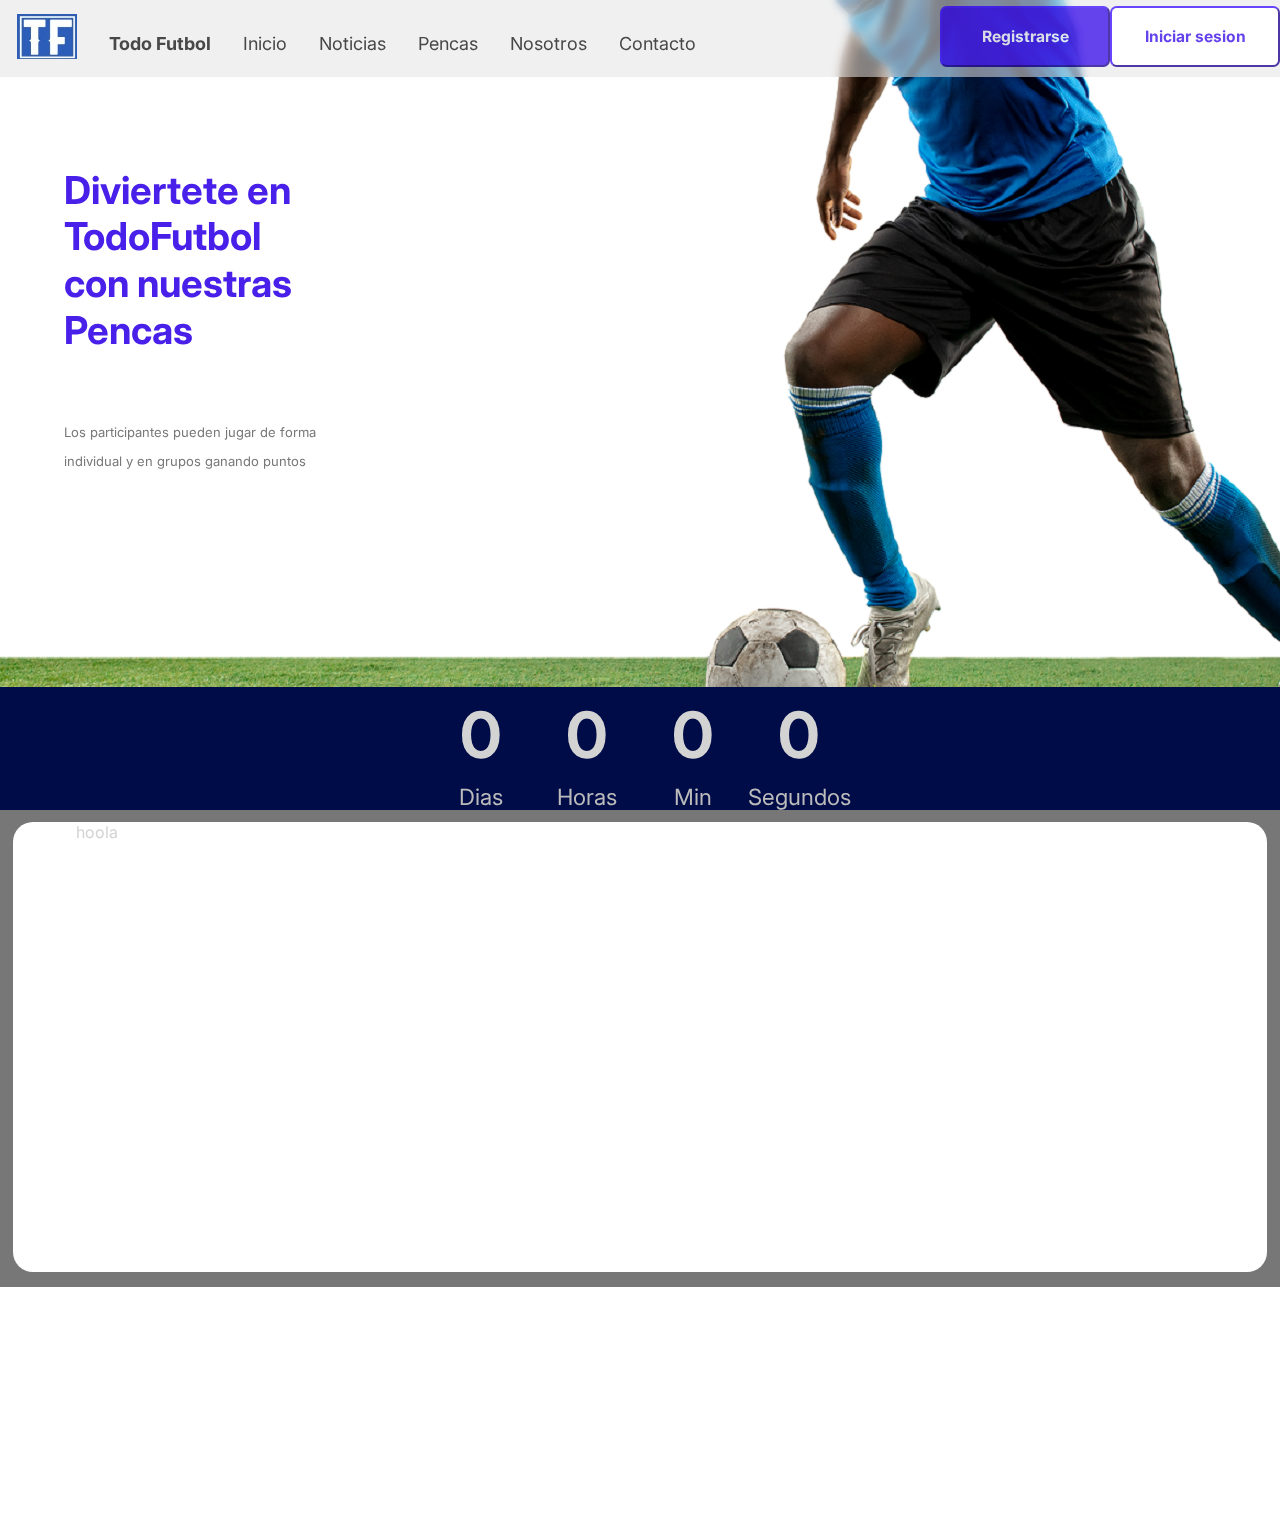
==== index.html @ 961bb4a6 "zs" ====
<!DOCTYPE html>
<html lang="en">

<head>
  <meta charset="UTF-8">
  <script src="https://apis.google.com/js/platform.js" async defer></script>
  <link rel="stylesheet" href="css/style.css">
  <link rel="stylesheet" href="css/contador.css">
  <link rel="stylesheet" media="(max-width: 800px)" href="style.css" />
  <link rel="preconnect" href="https://fonts.googleapis.com">
  <link rel="preconnect" href="https://fonts.gstatic.com" crossorigin>
  <link href="https://fonts.googleapis.com/css2?family=Ubuntu:wght@700&display=swap" rel="stylesheet">
  <link href="https://unpkg.com/aos@2.3.1/dist/aos.css" rel="stylesheet">
  <script>source = "js/functions"</script>
  <link rel="stylesheet" href="js/contador.js">
  <link rel="stylesheet" href="js/verificacionpassw.js">
  <link rel="preconnect" href="https://fonts.googleapis.com">
  <link rel="preconnect" href="https://fonts.gstatic.com" crossorigin>
  <link href="https://fonts.googleapis.com/css2?family=Inter&display=swap" rel="stylesheet">


</head>
<div class="fondo">

  <body>


    <div class="topnav" id="myTopnav">

      <li>
        <a class="logo"> <img src="img/logo_size_invert.jpg" width="60px" height="45px"></a>
        <a class="Todo_Futbol" href="#Todo Futbol"><strong>Todo Futbol</strong></a>
        <a class="Inicio" href="index.html" class="active">Inicio</a>
        <a class="Noticias" href="#Noticias">Noticias</a>
        <a class="Pencas" href="#Pencas">Pencas</a>
        <a class="Nosotros" href="#Nosotros">Nosotros</a>
        <a class="Contacto" href="contactus.html">Contacto</a>

        <button id="Iniciar_sesion" onclick="location.href='iniciarsesion.html'">
          <h3>Iniciar sesion</h3>
        </button>
        <button id="myBtn">
          <h3>Registrarse</h3>
        </button>

      </li>

    </div>

    </header>

    <div class="texto1">
      <h1> Diviertete en</h1>
      <h1> TodoFutbol</h1>
      <h1>con nuestras</h1>
      <h1>Pencas</h1>
    </div>
    <br>
    <div class="texto2">
      <p>Los participantes pueden jugar de forma</p>
      <p>individual y en grupos ganando puntos </p>
    </div>


    <div class="div2"></div>







    <!-- The Modal -->
    <div id="myModal" class="modal">

      <!-- Modal content -->
      <div class="modal-content">
        <span class="close">&times;</span>

        <div class="signupFrm">
          <form action="usuarioreg.html" class="form" onsubmit="verificarPasswords(); return false">
            <h1 class="title">Crea tu cuenta</h1>

            <div class="inputContainer">
              <input type="email" class="input" placeholder="Email" required>
            </div>
            <br>
            <div class="inputContainer">
              <input type="text" class="input" placeholder="Nombre de Usuario" required>
            </div>
            <br>
            <div class="inputContainer">
              <label for="pass1"></label>
              <input type="password" class="input" name="pass1" id="pass1" placeholder="Contraseña" required>
            </div>
            <br>
            <div class="inputContainer">
              <label for="pass2"></label>
              <input type="password" class="input" name="pass2" id="pass2" placeholder="Confirmar Contraseña">
            </div>
            <br>
            <div class="Google">
              <script src="https://apis.google.com/js/platform.js" async defer></script>
              <meta name="google-signin-client_id" content="291443347597-l5vm3fmm0244lcv7c0m1i6uh8q7vs7nu.apps.googleusercontent.com.">
              <html>

              <head>
                <meta name="google-signin-client_id" content="291443347597-l5vm3fmm0244lcv7c0m1i6uh8q7vs7nu.apps.googleusercontent.com  ">
              </head>

              <body>
                <div id="my-signin2"></div>
                <script>
                  function onSuccess(googleUser) {
                    console.log('Logged in as: ' + googleUser.getBasicProfile().getName());
                  }
                  function onFailure(error) {
                    console.log(error);
                  }
                  function renderButton() {
                    gapi.signin2.render('my-signin2', {
                      'scope': 'profile email',
                      'width': 240,
                      'height': 50,
                      'longtitle': true,
                      'theme': 'dark',
                      'onsuccess': onSuccess,
                      'onfailure': onFailure
                    });
                  }
                </script>

                <script src="https://apis.google.com/js/platform.js?onload=renderButton" async defer></script>
              </body>

              </html>
            </div>
            <br>
            <input type="submit" class="EnviartBtn" value="Registrarse">


          </form>

        </div>

        <a href="iniciarsesion.html">
          <p class="yacuenta">Ya tiene una cuenta?</p>
        </a>


      </div>

    </div>

    <script>

      var modal = document.getElementById("myModal");
      var btn = document.getElementById("myBtn");
      var span = document.getElementsByClassName("close")[0];


      btn.onclick = function () {
        modal.style.display = "block";
      }

      span.onclick = function () {
        modal.style.display = "none";
      }

      window.onclick = function (event) {
        if (event.target == modal) {
          modal.style.display = "none";
        }
      }


    </script>


  </body>


  <div class="elemento2">


    <div class="contenedor">
      <div class="contador days -c">
        <p class="texto" id="dias">0</p>
        <span>Dias</span>
      </div>
      <div class="contador hours -c">
        <p class="texto" id="horas">0</p>
        <span>Horas</span>
      </div>
      <div class="contador mins -c">
        <p class="texto" id="min">0</p>
        <span>Min</span>
      </div>
      <div class="contador seconds-c">
        <p class="texto" id="segundos">0</p>
        <span>Segundos</span>
      </div>
    </div>


    <div class="notdesdiv">
      <div class="noticiadestacada">
        hoola

      </div>
    </div>





  </div>

</div>


<div class="elemento3">
</div>


<div class="footerdiv">

  <div>
    <img src="img/logo_size_invert.jpg">
  </div>

  <div>
    <strong>Todo Futbol</strong>
  </div>


</div>


</html>
---- css/style.css ----
body {
  background-color: rgb(255, 255, 255);
  overflow-x: hidden;
  background-position: center;
  background-size: cover;
  background-repeat: no-repeat;
}

.footerdiv{
  align-items: center;
  background-color: #262626;
  bottom: 0;
  color: #666666;
  display: flex;
  font-size: 5em;
  height: 300px;
  justify-content: center;
  position: fixed;
  text-transform: uppercase;
  width: 100%;
  z-index: -2;
  
}


.fondo {
  background-image: url("../img/imagen\ jugador\ azul.png");
  z-index: -2;
  background-attachment: fixed;
 
}

.div2 {
  padding-top: 6%;
}

.elemento2 {

  margin-top: 10%;
  width: 100%;
  height: 600px;
  background-color: rgb(119, 119, 119);


}
.elemento3 {

  margin-top: 12%;
  width: 100%;
  height: 100px;
  background-color: rgb(156, 0, 0);
  opacity: 0%;

}

.noticiadestacada{
  margin-top: 1%;
  width: 99%;
  height: 450px;
  background-color: rgb(255, 255, 255);
  border-radius: 20px;
  z-index: 1;
  padding-left: 5%;
}

.notdesdiv{
  padding-left: 1%;

}

.texto1 {
  color: #4820E9;
  font-family: 'Inter', sans-serif;
  display: inline-block;
  margin-left: 5%;
  padding-top: 6%;
  font-size: larger;
  width: 105%;
  font: 'Poppins', sans-serif;
}

.texto1 h1 {
  line-height: 55%;
}


.texto2 {
  color: #787878;
  font-family: 'Inter', sans-serif;
  display: inline-block;
  margin-top: -20px;
  margin-left: 5%;
  top: 0;
  padding-top: 5%;
  font-size: small;
  width: 105%;
  font: 'Poppins', sans-serif;
}

nav {
  font-size: larger;
  font-family: 'Inter', sans-serif;
  display: inline-block;
  margin-top: -20px;
  margin-left: 0px;
  padding-top: 0;
  overflow: hidden;
  position: sticky;
  top: 0px;
  width: 105%;
  font: 'Poppins', sans-serif;
  z-index: +2;

}


nav ul {
  font-family: 'Inter', sans-serif;
  padding: 0.5;
  height: 80%;
  background-color: #f4f3f1;
  text-align: center;
  color: white;
  font: 'Poppins', sans-serif;
}

ul {
  display: flex;
}



li {
  list-style: none;
}

/*Problema, al recargar, baja el texto*/
.topnav {
  background-color: rgba(228, 228, 228, 0.656);
  opacity: 85%;
  overflow: hidden;
  position: sticky;
  top: 0px;
  backdrop-filter: blur(4px);
}

/* Style the links inside the navigation bar */
.topnav a {
  float: left;
  display: block;
  color: #272727;
  text-align: center;
  padding: 14px 16px;
  text-decoration: none;
  font-size: large;
}

/* Change the color of links on hover */
.topnav a:hover {
  color: rgb(0, 8, 255);
}

.topnav a.active {
  color: darkblue;
}

.topnav .icon {
  display: none;
}



.logo {
  margin-left: 0.1%;
}

.Todo_Futbol {
  text-decoration: none;
  color: rgb(26, 26, 26);
  font-family: 'Inter', sans-serif;
  padding-left: 40%;
  margin-top: 19px;
  font-size: larger;

}

.Inicio {
  text-decoration: none;
  color: rgb(40, 40, 40);
  font-family: 'Inter', sans-serif;
  padding-left: 40%;
  margin-top: 19px;
  float: center;
}

.Noticias {
  text-decoration: none;
  color: rgb(40, 40, 40);
  font-family: 'Inter', sans-serif;
  padding-left: 40%;
  margin-top: 19px;
  float: center;
}

.Pencas {
  text-decoration: none;
  color: rgb(40, 40, 40);
  font-family: 'Inter', sans-serif;
  padding-left: 40%;
  margin-top: 19px;
  float: center;
}

.Nosotros {
  text-decoration: none;
  color: rgb(40, 40, 40);
  font-family: 'Inter', sans-serif;
  padding-left: 40%;
  margin-top: 19px;
  float: center;
}

.Contacto {
  text-decoration: none;
  color: rgb(40, 40, 40);
  font-family: 'Inter', sans-serif;
  text-align: center;
  margin-top: 19px;
  float: center;
}





#Iniciar_sesion {
  border-radius: 6.67px;
  color: #4820E9;
  font-family: 'Inter', sans-serif;
  text-align: center;
  margin-top: 0.5%;
  background-color: rgb(255, 255, 255);
  border-color: #4820E9;
  width: 170px;
  height: 60.13px;
  float: right;
  cursor: pointer;
  position: relative;
  overflow: hidden;
  transition: all .4s;
}

#Iniciar_sesion:hover {
  box-shadow: 2px 2px 5px rgb(0, 0, 0);
}

#myBtn {
  border-radius: 6.67px;
  color: #ffffff;
  font-family: 'Inter', sans-serif;
  text-align: center;
  margin-top: 0.5%;
  background-color: #4820E9;
  border-color: #4820E9;
  width: 170px;
  height: 60.13px;
  float: right;
  cursor: pointer;
  position: relative;
  overflow: hidden;
  transition: all .4s;
}

#myBtn:hover {
  box-shadow: 2px 2px 5px rgb(0, 0, 0);
}







@media (max-width: 600px) {
  .facet_sidebar {
    display: none;

  }

  .body {
    background-image: url("../img/i1911111262.jpg");
  }

}














/* The Modal (background) */
.modal {
  display: none;
  position: fixed;
  z-index: 1;
  padding-top: 100px;
  left: 0;
  top: 0;
  width: 100%;
  height: 100%;
  overflow: auto;
  background-color: rgb(0, 0, 0);
  background-color: rgba(24, 24, 24, 0.508);
}

/* Modal Content */
.modal-content {
  color: #4820E9;
  font-family: 'Inter', sans-serif;
  background-color: #fefefe;
  margin: auto;
  padding: 20px;
  border: 1px solid #888;
  width: 30%;
  border-radius: 20px;
  animation-duration: 1s;
  animation-name: animate-fade;
  animation-delay: 0s;
  animation-fill-mode: backwards;
}

@keyframes animate-fade {
  0% {
    opacity: 0;
  }

  100% {
    opacity: 1;
  }
}

.form {
  width: 60%;
}

.signupFrm {
  display: flex;
  justify-content: center;
  align-items: center;
  font-family: 'Inter', sans-serif;
}

::placeholder {
  color: #4820E9;
  font-family: 'Inter', sans-serif;
}

.input {
  width: 110%;
}

.input {
  border-radius: 5px;
  size: 20%;
  height: 30px;
}

.GoogletBtn {
  border-radius: 15px;
  color: #000000;
  font-family: 'Inter', sans-serif;
  font-size: medium;
  text-align: center;
  background-color: #efefef;
  border-color: #efefef00;
  cursor: pointer;
}

.EnviartBtn {
  border-radius: 8.67px;
  color: #ffffff;
  font-family: 'Inter', sans-serif;
  font-size: large;
  text-align: center;
  margin-top: 0.5%;
  background-color: #4820E9;
  border-color: #4820E9;
  cursor: pointer;
  position: relative;
  overflow: hidden;
  transition: all .3s;
  display: block;
  margin-left: 90%;
  float: right;
}

.EnviartBtn:hover {
  box-shadow: 2px 2px 5px rgb(0, 0, 0);
}

.yacuenta {
  text-align: center;
  list-style: none;
  text-decoration: none;
}

/* The Close Button */
.close {
  color: #4820E9;
  float: right;
  font-size: 28px;
  font-weight: bold;
}

.close:hover,
.close:focus {
  color: #000;
  text-decoration: none;
  cursor: pointer;
}
 
.ocultar {
    display: none;
}
 
.mostrar {
    display: block;
}
---- css/contador.css ----
*{
    box-sizing: border-box;
}

body {
    color: #d3d3d3;
    font-family: 'Inter', sans-serif;
    background-size: cover;
    align-items: center;
    min-height: 100vh;
    margin: 0;
}

.h1 {
    font-weight: normal;
    font-size: 4rem;
    margin-top: 5rem;
}

.contenedor {
    background-color: #000c47;
    padding-left: 0%;
    display: flex;
    justify-content: center;
}

.texto {
    font-weight: bold;
    font-size: 4rem;
    line-height: 1;
    margin: 1rem 2rem;
}

.contador {
    text-align: center;
}

.contador span {
    font-size: 1.4rem;
    color: #bbbbbb;
}
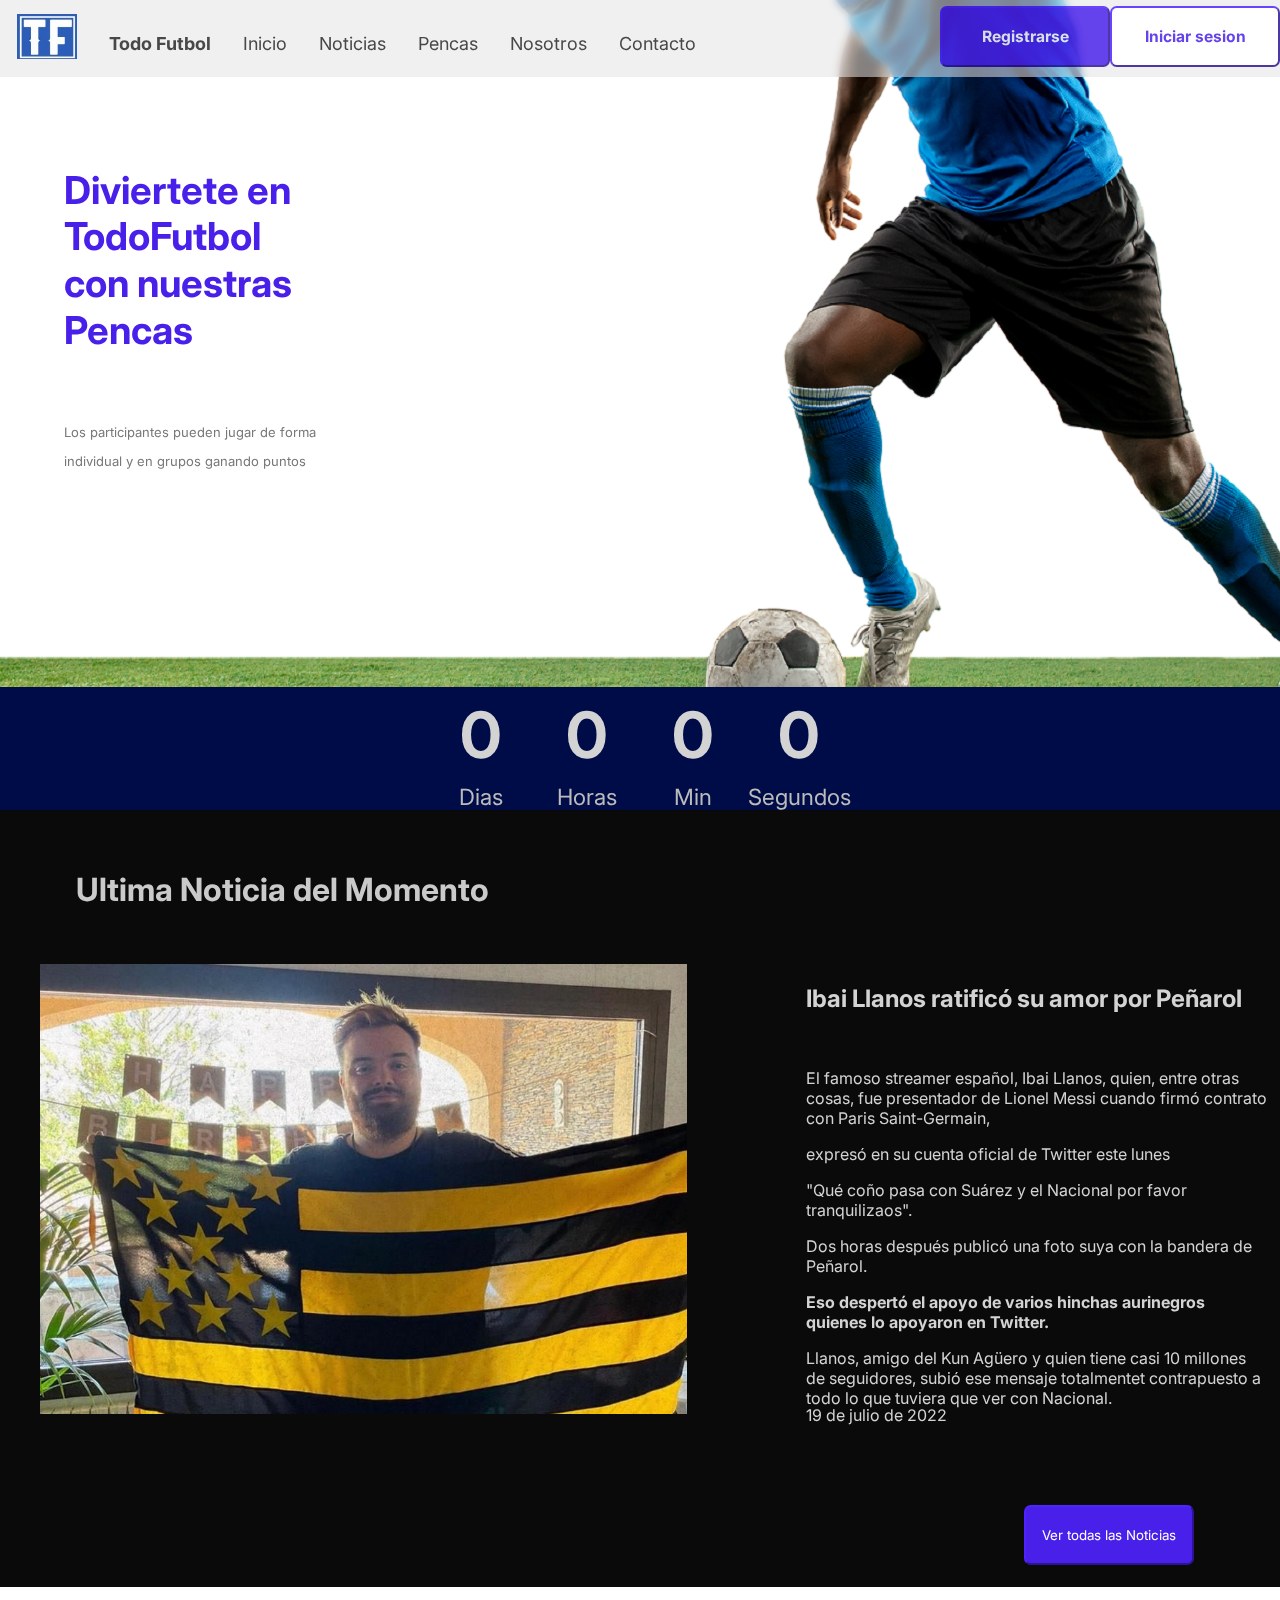
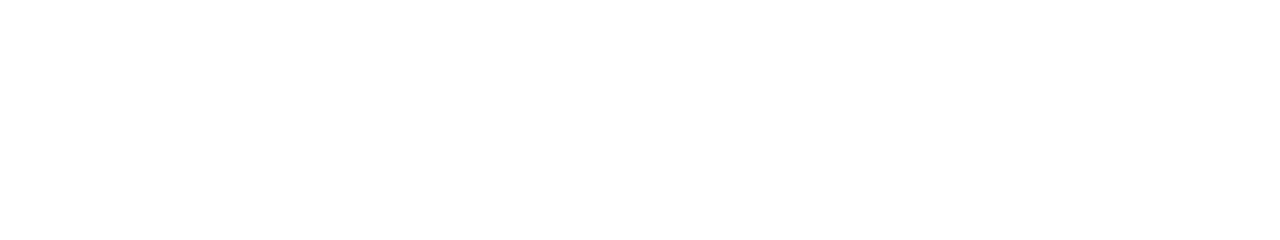
==== commit 73da5c29: "." ====
--- a/index.html
+++ b/index.html
@@ -31,7 +31,7 @@
         <a class="logo"> <img src="img/logo_size_invert.jpg" width="60px" height="45px"></a>
         <a class="Todo_Futbol" href="#Todo Futbol"><strong>Todo Futbol</strong></a>
         <a class="Inicio" href="index.html" class="active">Inicio</a>
-        <a class="Noticias" href="#Noticias">Noticias</a>
+        <a class="Noticias" href="noticias.html">Noticias</a>
         <a class="Pencas" href="#Pencas">Pencas</a>
         <a class="Nosotros" href="#Nosotros">Nosotros</a>
         <a class="Contacto" href="contactus.html">Contacto</a>
@@ -78,15 +78,15 @@
         <span class="close">&times;</span>
 
         <div class="signupFrm">
-          <form action="usuarioreg.html" class="form" onsubmit="verificarPasswords(); return false">
+          <form action="php/register.php" method="post" class="form">
             <h1 class="title">Crea tu cuenta</h1>
 
             <div class="inputContainer">
-              <input type="email" class="input" placeholder="Email" required>
-            </div>
-            <br>
-            <div class="inputContainer">
-              <input type="text" class="input" placeholder="Nombre de Usuario" required>
+              <input type="email" class="input" name="email" placeholder="Email" required>
+            </div>
+            <br>
+            <div class="inputContainer">
+              <input type="text" class="input" name="nombre" placeholder="Nombre de Usuario" required>
             </div>
             <br>
             <div class="inputContainer">
@@ -101,11 +101,13 @@
             <br>
             <div class="Google">
               <script src="https://apis.google.com/js/platform.js" async defer></script>
-              <meta name="google-signin-client_id" content="291443347597-l5vm3fmm0244lcv7c0m1i6uh8q7vs7nu.apps.googleusercontent.com.">
+              <meta name="google-signin-client_id"
+                content="291443347597-l5vm3fmm0244lcv7c0m1i6uh8q7vs7nu.apps.googleusercontent.com.">
               <html>
 
               <head>
-                <meta name="google-signin-client_id" content="291443347597-l5vm3fmm0244lcv7c0m1i6uh8q7vs7nu.apps.googleusercontent.com  ">
+                <meta name="google-signin-client_id"
+                  content="291443347597-l5vm3fmm0244lcv7c0m1i6uh8q7vs7nu.apps.googleusercontent.com  ">
               </head>
 
               <body>
@@ -204,15 +206,49 @@
 
 
     <div class="notdesdiv">
+
+      <div class="masnoticias">
+        <h1 class="titulonot">Ultima Noticia del Momento</h1>
+      </div>
+
       <div class="noticiadestacada">
-        hoola
-
-      </div>
-    </div>
-
-
-
-
+
+
+        <div class="imgcontenedor"></div>
+
+        <div class="textocontenedor">
+
+          <div class="titulotexto">
+            <h2>Ibai Llanos ratificó su amor por Peñarol</h2>
+          </div>
+
+          <div class="textonoticia">
+
+         <p>El famoso streamer español, Ibai Llanos, quien, entre otras cosas, fue presentador de Lionel Messi cuando
+            firmó contrato con Paris Saint-Germain, </p>
+          <p>expresó en su cuenta oficial de Twitter este lunes </p>
+          <p>"Qué coño pasa con Suárez y el Nacional por favor tranquilizaos".</p>
+          <p>Dos horas después publicó una foto suya con la bandera de Peñarol. </p>
+          <strong>Eso despertó el apoyo de varios hinchas aurinegros quienes lo apoyaron en Twitter.</strong>
+          <p>Llanos, amigo del Kun Agüero y quien tiene casi 10 millones de seguidores, subió ese mensaje totalmentet 
+            contrapuesto a todo lo que tuviera que ver con Nacional.</p>
+        </div>
+
+
+          <div class="fechanoticia">19 de julio de 2022</div>
+
+
+
+        </div>
+
+
+      </div>
+
+    </div>
+
+    <div>
+      <button class="botonmasnoticias" onclick="location.href='noticias.html'">Ver todas las Noticias</button>
+    </div>
 
   </div>
 
--- a/css/style.css
+++ b/css/style.css
@@ -6,7 +6,7 @@
   background-repeat: no-repeat;
 }
 
-.footerdiv{
+.footerdiv {
   align-items: center;
   background-color: #262626;
   bottom: 0;
@@ -19,7 +19,7 @@
   text-transform: uppercase;
   width: 100%;
   z-index: -2;
-  
+
 }
 
 
@@ -27,7 +27,7 @@
   background-image: url("../img/imagen\ jugador\ azul.png");
   z-index: -2;
   background-attachment: fixed;
- 
+
 }
 
 .div2 {
@@ -38,11 +38,12 @@
 
   margin-top: 10%;
   width: 100%;
-  height: 600px;
-  background-color: rgb(119, 119, 119);
-
-
-}
+  height: 900px;
+  background-color: rgb(10, 10, 10);
+
+
+}
+
 .elemento3 {
 
   margin-top: 12%;
@@ -53,20 +54,91 @@
 
 }
 
-.noticiadestacada{
-  margin-top: 1%;
+
+.titulonot {
+  color: #cacaca;
+  font-family: 'Inter', sans-serif;
+  display: inline-block;
+  margin-left: 5%;
+  padding-top: 7%;
+  font-size: xx-large;
+  width: 105%;
+  font: 'Poppins', sans-serif;
+}
+
+.noticiadestacada {
+  margin-top: -2%;
   width: 99%;
-  height: 450px;
-  background-color: rgb(255, 255, 255);
-  border-radius: 20px;
+  height: 600px;
   z-index: 1;
   padding-left: 5%;
-}
-
-.notdesdiv{
+  display: flex;
+}
+
+.imgcontenedor {
+  background-image: url("../img/ibai.jpg");
+  background-size: cover;
+  width: 700px;
+  height: 450px;
+  margin-top: 5%;
+  margin-left: -3%;
+  background-color: #4820E9;
+
+}
+
+.textocontenedor {
+  width: 500px;
+  height: 450px;
+  margin-top: 5%;
+  margin-left: 10%;
+  
+}
+
+.titulotexto {
+  width: 100%;
+  height: 15%;
+  
+  font-family: 'Inter', sans-serif;
+}
+
+.textonoticia {
+  width: 100%;
+  height: 75%;
+  
+  font-family: 'Inter', sans-serif;
+}
+
+.fechanoticia {
+  width: 100%;
+  height: 10%;
+ 
+  font-family: 'Inter', sans-serif;
+}
+
+.masnoticias {
+  display: flex;
+}
+.botonmasnoticias{
+  border-radius: 6.67px;
+  color: #ffffff;
+  font-family: 'Inter', sans-serif;
+  text-align: center;
+  margin-left: 80%;
+  background-color: #4820E9;
+  border-color: #4820E9;
+  width: 170px;
+  height: 60.13px;
+}
+.notdesdiv {
   padding-left: 1%;
-
-}
+  margin-top: -50px;
+}
+
+
+
+
+
+
 
 .texto1 {
   color: #4820E9;
@@ -426,12 +498,11 @@
   text-decoration: none;
   cursor: pointer;
 }
- 
+
 .ocultar {
-    display: none;
-}
- 
+  display: none;
+}
+
 .mostrar {
-    display: block;
-}
-
+  display: block;
+}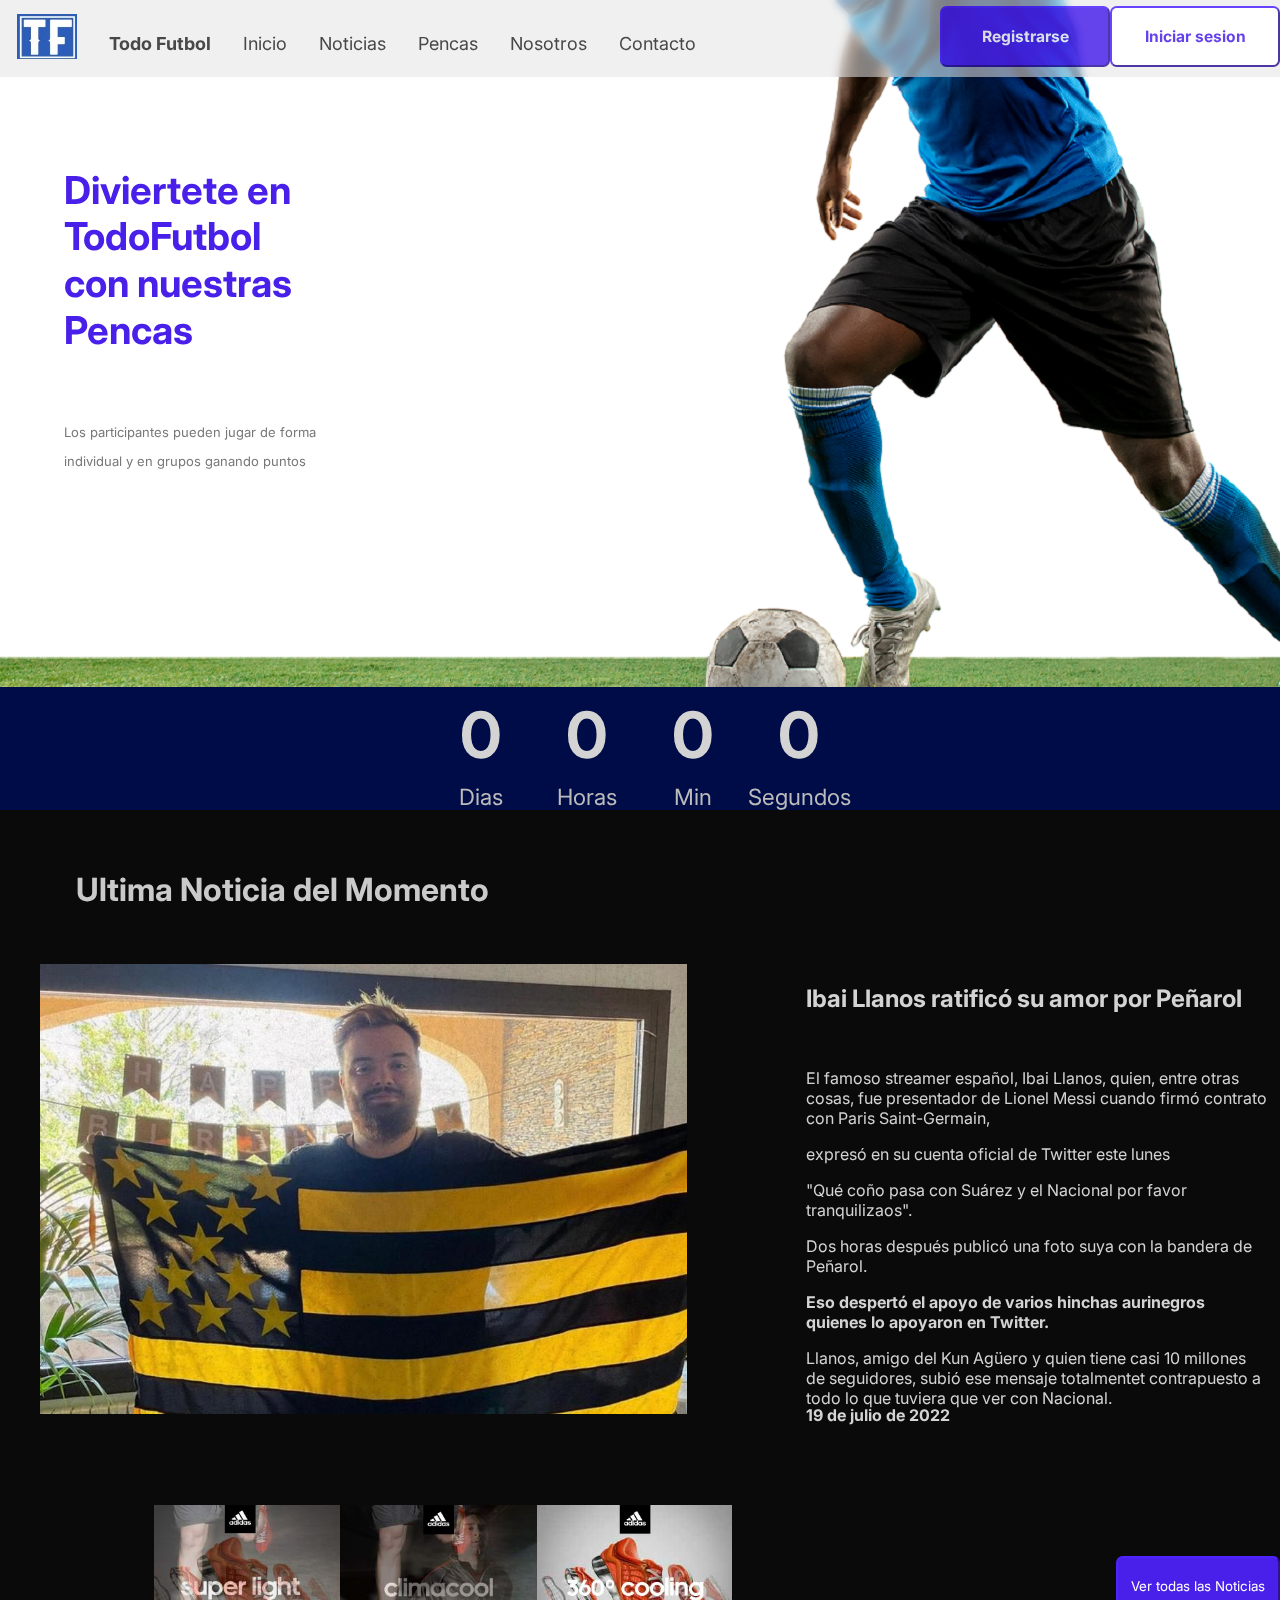
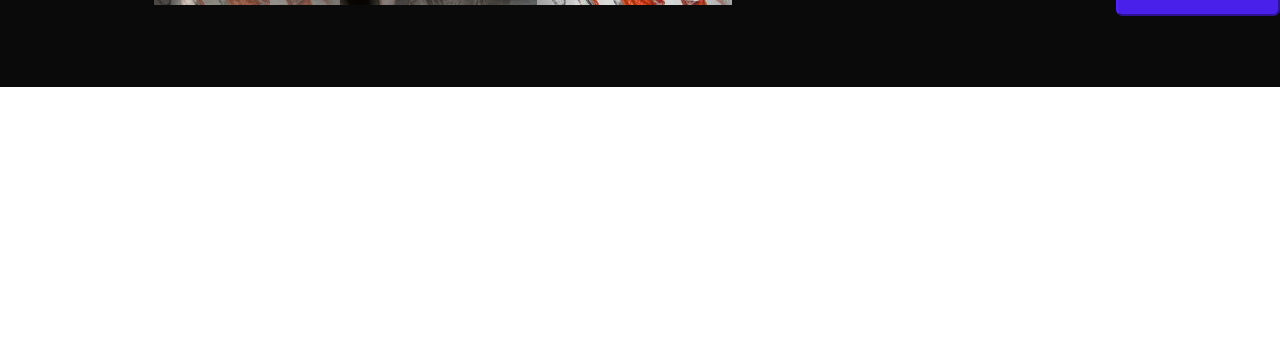
==== commit 4abd2337: "." ====
--- a/index.html
+++ b/index.html
@@ -4,7 +4,7 @@
 <head>
   <meta charset="UTF-8">
   <script src="https://apis.google.com/js/platform.js" async defer></script>
-  <link rel="stylesheet" href="css/style.css">
+  <link rel="stylesheet" href="css/index.css">
   <link rel="stylesheet" href="css/contador.css">
   <link rel="stylesheet" media="(max-width: 800px)" href="style.css" />
   <link rel="preconnect" href="https://fonts.googleapis.com">
@@ -211,9 +211,8 @@
         <h1 class="titulonot">Ultima Noticia del Momento</h1>
       </div>
 
+   
       <div class="noticiadestacada">
-
-
         <div class="imgcontenedor"></div>
 
         <div class="textocontenedor">
@@ -235,7 +234,7 @@
         </div>
 
 
-          <div class="fechanoticia">19 de julio de 2022</div>
+          <div class="fechanoticia"><strong>19 de julio de 2022</strong></div>
 
 
 
@@ -246,7 +245,8 @@
 
     </div>
 
-    <div>
+    <div class="botonybaner">
+      <div class="baner"></div>
       <button class="botonmasnoticias" onclick="location.href='noticias.html'">Ver todas las Noticias</button>
     </div>
 
--- a/css/index.css
+++ b/css/index.css
@@ -0,0 +1,508 @@
+body {
+  background-color: rgb(255, 255, 255);
+  overflow-x: hidden;
+  background-position: center;
+  background-size: cover;
+  background-repeat: no-repeat;
+}
+
+.footerdiv {
+  align-items: center;
+  background-color: #262626;
+  bottom: 0;
+  color: #666666;
+  display: flex;
+  font-size: 5em;
+  height: 300px;
+  justify-content: center;
+  position: fixed;
+  text-transform: uppercase;
+  width: 100%;
+  z-index: -2;
+
+}
+
+
+.fondo {
+  background-image: url("../img/imagen\ jugador\ azul.png");
+  z-index: -2;
+  background-attachment: fixed;
+
+}
+
+.div2 {
+  padding-top: 6%;
+}
+
+.elemento2 {
+
+  margin-top: 10%;
+  width: 100%;
+  height: 1000px;
+  background-color: rgb(10, 10, 10);
+
+
+}
+
+.elemento3 {
+
+  margin-top: 12%;
+  width: 100%;
+  height: 100px;
+  background-color: rgb(156, 0, 0);
+  opacity: 0%;
+
+}
+
+
+.titulonot {
+  color: #cacaca;
+  font-family: 'Inter', sans-serif;
+  display: inline-block;
+  margin-left: 5%;
+  padding-top: 7%;
+  font-size: xx-large;
+  width: 105%;
+  font: 'Poppins', sans-serif;
+}
+
+.noticiadestacada {
+  margin-top: -2%;
+  width: 99%;
+  height: 600px;
+  z-index: 1;
+  padding-left: 5%;
+  display: flex;
+}
+
+.imgcontenedor {
+  background-image: url("../img/ibai.jpg");
+  background-size: cover;
+  width: 700px;
+  height: 450px;
+  margin-top: 5%;
+  margin-left: -3%;
+  background-color: #4820E9;
+
+}
+
+.textocontenedor {
+  width: 500px;
+  height: 450px;
+  margin-top: 5%;
+  margin-left: 10%;
+  
+}
+
+.titulotexto {
+  width: 100%;
+  height: 15%;
+  
+  font-family: 'Inter', sans-serif;
+}
+
+.textonoticia {
+  width: 100%;
+  height: 75%;
+  
+  font-family: 'Inter', sans-serif;
+}
+
+.fechanoticia {
+  width: 100%;
+  height: 10%;
+ 
+  font-family: 'Inter', sans-serif;
+}
+
+.botonybaner{
+  display: flex;
+}
+.baner{
+  height: 100px;
+  width: 600px;
+  background-color: blueviolet;
+  margin-left: 12%;
+  background-image: url("../img/adidas\ banner.jpg");
+  background-size: cover;
+}
+.botonmasnoticias{
+  border-radius: 6.67px;
+  color: #ffffff;
+  font-family: 'Inter', sans-serif;
+  text-align: center;
+  margin-left: 30%;
+  margin-top: 4%;
+  background-color: #4820E9;
+  border-color: #4820E9;
+  width: 170px;
+  height: 60.13px;
+}
+
+.notdesdiv {
+  padding-left: 1%;
+  margin-top: -50px;
+}
+
+
+
+
+
+
+
+.texto1 {
+  color: #4820E9;
+  font-family: 'Inter', sans-serif;
+  display: inline-block;
+  margin-left: 5%;
+  padding-top: 6%;
+  font-size: larger;
+  width: 105%;
+  font: 'Poppins', sans-serif;
+}
+
+.texto1 h1 {
+  line-height: 55%;
+}
+
+
+.texto2 {
+  color: #787878;
+  font-family: 'Inter', sans-serif;
+  display: inline-block;
+  margin-top: -20px;
+  margin-left: 5%;
+  top: 0;
+  padding-top: 5%;
+  font-size: small;
+  width: 105%;
+  font: 'Poppins', sans-serif;
+}
+
+nav {
+  font-size: larger;
+  font-family: 'Inter', sans-serif;
+  display: inline-block;
+  margin-top: -20px;
+  margin-left: 0px;
+  padding-top: 0;
+  overflow: hidden;
+  position: sticky;
+  top: 0px;
+  width: 105%;
+  font: 'Poppins', sans-serif;
+  z-index: +2;
+
+}
+
+
+nav ul {
+  font-family: 'Inter', sans-serif;
+  padding: 0.5;
+  height: 80%;
+  background-color: #f4f3f1;
+  text-align: center;
+  color: white;
+  font: 'Poppins', sans-serif;
+}
+
+ul {
+  display: flex;
+}
+
+
+
+li {
+  list-style: none;
+}
+
+/*Problema, al recargar, baja el texto*/
+.topnav {
+  background-color: rgba(228, 228, 228, 0.656);
+  opacity: 85%;
+  overflow: hidden;
+  position: sticky;
+  top: 0px;
+  backdrop-filter: blur(4px);
+}
+
+/* Style the links inside the navigation bar */
+.topnav a {
+  float: left;
+  display: block;
+  color: #272727;
+  text-align: center;
+  padding: 14px 16px;
+  text-decoration: none;
+  font-size: large;
+}
+
+/* Change the color of links on hover */
+.topnav a:hover {
+  color: rgb(0, 8, 255);
+}
+
+.topnav a.active {
+  color: darkblue;
+}
+
+.topnav .icon {
+  display: none;
+}
+
+
+
+.logo {
+  margin-left: 0.1%;
+}
+
+.Todo_Futbol {
+  text-decoration: none;
+  color: rgb(26, 26, 26);
+  font-family: 'Inter', sans-serif;
+  padding-left: 40%;
+  margin-top: 19px;
+  font-size: larger;
+
+}
+
+.Inicio {
+  text-decoration: none;
+  color: rgb(40, 40, 40);
+  font-family: 'Inter', sans-serif;
+  padding-left: 40%;
+  margin-top: 19px;
+  float: center;
+}
+
+.Noticias {
+  text-decoration: none;
+  color: rgb(40, 40, 40);
+  font-family: 'Inter', sans-serif;
+  padding-left: 40%;
+  margin-top: 19px;
+  float: center;
+}
+
+.Pencas {
+  text-decoration: none;
+  color: rgb(40, 40, 40);
+  font-family: 'Inter', sans-serif;
+  padding-left: 40%;
+  margin-top: 19px;
+  float: center;
+}
+
+.Nosotros {
+  text-decoration: none;
+  color: rgb(40, 40, 40);
+  font-family: 'Inter', sans-serif;
+  padding-left: 40%;
+  margin-top: 19px;
+  float: center;
+}
+
+.Contacto {
+  text-decoration: none;
+  color: rgb(40, 40, 40);
+  font-family: 'Inter', sans-serif;
+  text-align: center;
+  margin-top: 19px;
+  float: center;
+}
+
+
+
+
+
+#Iniciar_sesion {
+  border-radius: 6.67px;
+  color: #4820E9;
+  font-family: 'Inter', sans-serif;
+  text-align: center;
+  margin-top: 0.5%;
+  background-color: rgb(255, 255, 255);
+  border-color: #4820E9;
+  width: 170px;
+  height: 60.13px;
+  float: right;
+  cursor: pointer;
+  position: relative;
+  overflow: hidden;
+  transition: all .4s;
+}
+
+#Iniciar_sesion:hover {
+  box-shadow: 2px 2px 5px rgb(0, 0, 0);
+}
+
+#myBtn {
+  border-radius: 6.67px;
+  color: #ffffff;
+  font-family: 'Inter', sans-serif;
+  text-align: center;
+  margin-top: 0.5%;
+  background-color: #4820E9;
+  border-color: #4820E9;
+  width: 170px;
+  height: 60.13px;
+  float: right;
+  cursor: pointer;
+  position: relative;
+  overflow: hidden;
+  transition: all .4s;
+}
+
+#myBtn:hover {
+  box-shadow: 2px 2px 5px rgb(0, 0, 0);
+}
+
+
+
+
+
+
+
+@media (max-width: 600px) {
+  .facet_sidebar {
+    display: none;
+
+  }
+
+  .body {
+    background-image: url("../img/i1911111262.jpg");
+  }
+
+}
+
+
+
+
+
+
+
+
+
+
+
+
+
+
+/* The Modal (background) */
+.modal {
+  display: none;
+  position: fixed;
+  z-index: 1;
+  padding-top: 100px;
+  left: 0;
+  top: 0;
+  width: 100%;
+  height: 100%;
+  overflow: auto;
+  background-color: rgb(0, 0, 0);
+  background-color: rgba(24, 24, 24, 0.508);
+}
+
+/* Modal Content */
+.modal-content {
+  color: #4820E9;
+  font-family: 'Inter', sans-serif;
+  background-color: #fefefe;
+  margin: auto;
+  padding: 20px;
+  border: 1px solid #888;
+  width: 30%;
+  border-radius: 20px;
+  animation-duration: 1s;
+  animation-name: animate-fade;
+  animation-delay: 0s;
+  animation-fill-mode: backwards;
+}
+
+@keyframes animate-fade {
+  0% {
+    opacity: 0;
+  }
+
+  100% {
+    opacity: 1;
+  }
+}
+
+.form {
+  width: 60%;
+}
+
+.signupFrm {
+  display: flex;
+  justify-content: center;
+  align-items: center;
+  font-family: 'Inter', sans-serif;
+}
+
+::placeholder {
+  color: #4820E9;
+  font-family: 'Inter', sans-serif;
+}
+
+.input {
+  width: 110%;
+}
+
+.input {
+  border-radius: 5px;
+  size: 20%;
+  height: 30px;
+}
+
+
+.EnviartBtn {
+  border-radius: 8.67px;
+  color: #ffffff;
+  font-family: 'Inter', sans-serif;
+  font-size: large;
+  text-align: center;
+  margin-top: 0.5%;
+  background-color: #4820E9;
+  border-color: #4820E9;
+  cursor: pointer;
+  position: relative;
+  overflow: hidden;
+  transition: all .3s;
+  display: block;
+  margin-left: 90%;
+  float: right;
+}
+
+.EnviartBtn:hover {
+  box-shadow: 2px 2px 5px rgb(0, 0, 0);
+}
+
+.yacuenta {
+  text-align: center;
+  list-style: none;
+  text-decoration: none;
+}
+
+/* The Close Button */
+.close {
+  color: #4820E9;
+  float: right;
+  font-size: 28px;
+  font-weight: bold;
+}
+
+.close:hover,
+.close:focus {
+  color: #000;
+  text-decoration: none;
+  cursor: pointer;
+}
+
+.ocultar {
+  display: none;
+}
+
+.mostrar {
+  display: block;
+}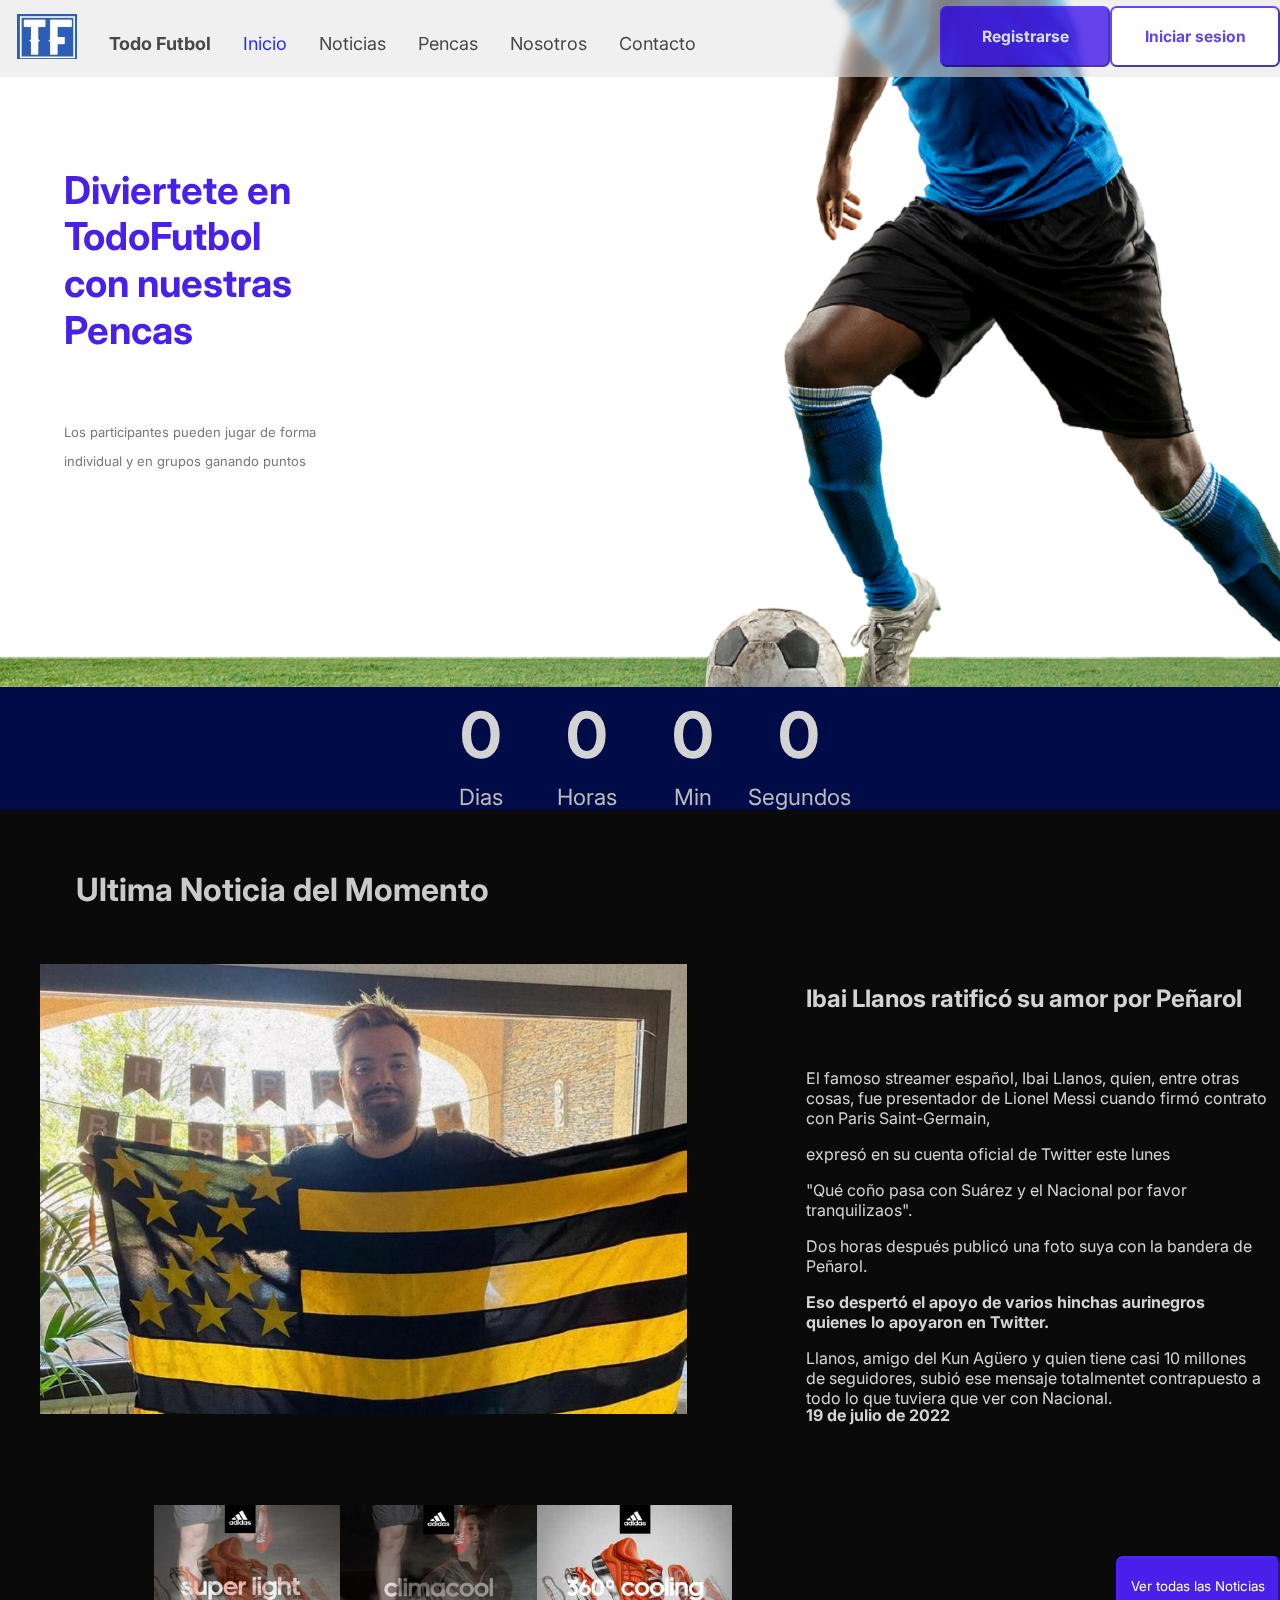
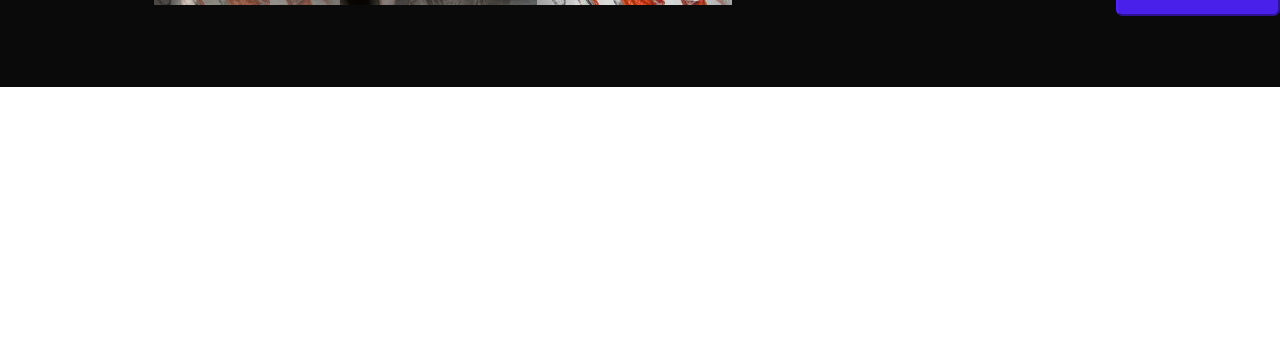
==== commit 8702fc56: "." ====
--- a/index.html
+++ b/index.html
@@ -30,10 +30,10 @@
       <li>
         <a class="logo"> <img src="img/logo_size_invert.jpg" width="60px" height="45px"></a>
         <a class="Todo_Futbol" href="#Todo Futbol"><strong>Todo Futbol</strong></a>
-        <a class="Inicio" href="index.html" class="active">Inicio</a>
+        <a class="Inicio selected" href="index.html" class="active">Inicio</a>
         <a class="Noticias" href="noticias.html">Noticias</a>
-        <a class="Pencas" href="#Pencas">Pencas</a>
-        <a class="Nosotros" href="#Nosotros">Nosotros</a>
+        <a class="Pencas" href="pencas.html">Pencas</a>
+        <a class="Nosotros" href="nosotros.html">Nosotros</a>
         <a class="Contacto" href="contactus.html">Contacto</a>
 
         <button id="Iniciar_sesion" onclick="location.href='iniciarsesion.html'">
--- a/css/index.css
+++ b/css/index.css
@@ -242,6 +242,10 @@
   color: rgb(0, 8, 255);
 }
 
+.selected{
+  color: blue !important;
+}
+
 .topnav a.active {
   color: darkblue;
 }
